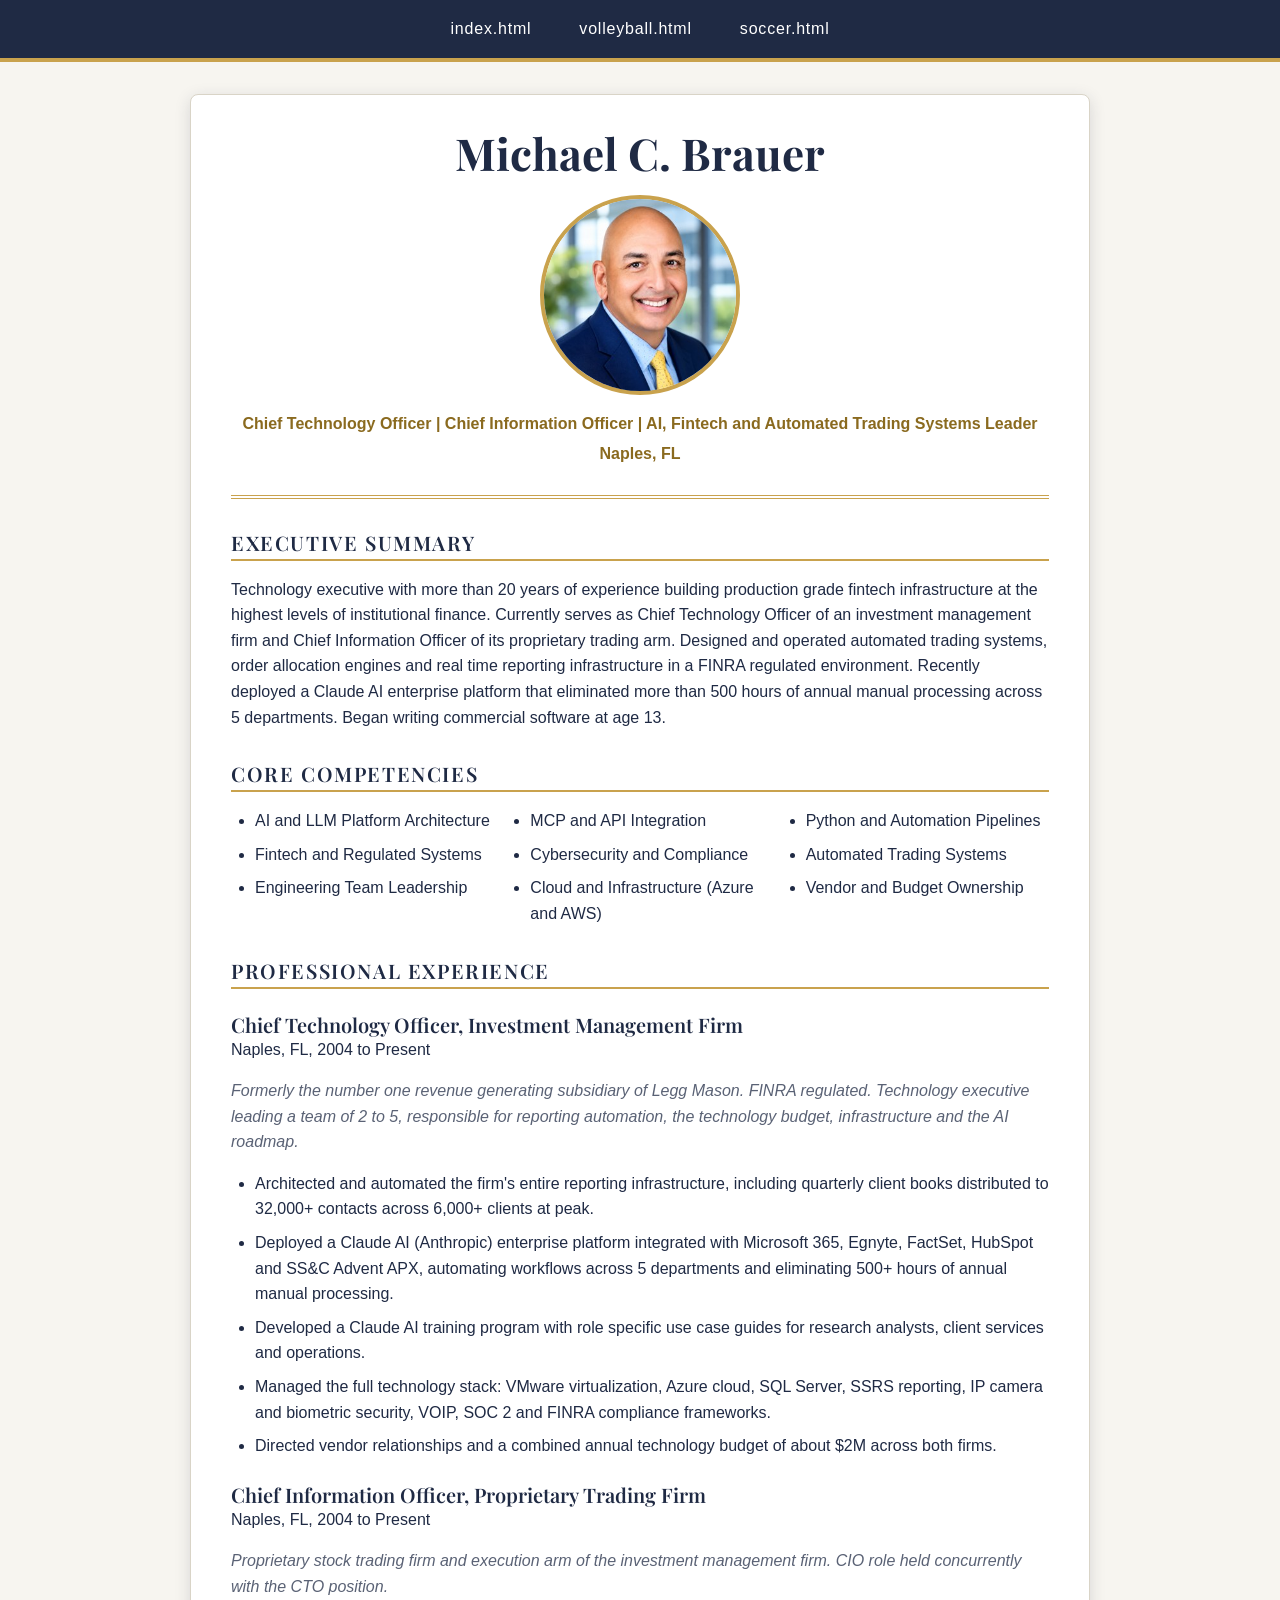
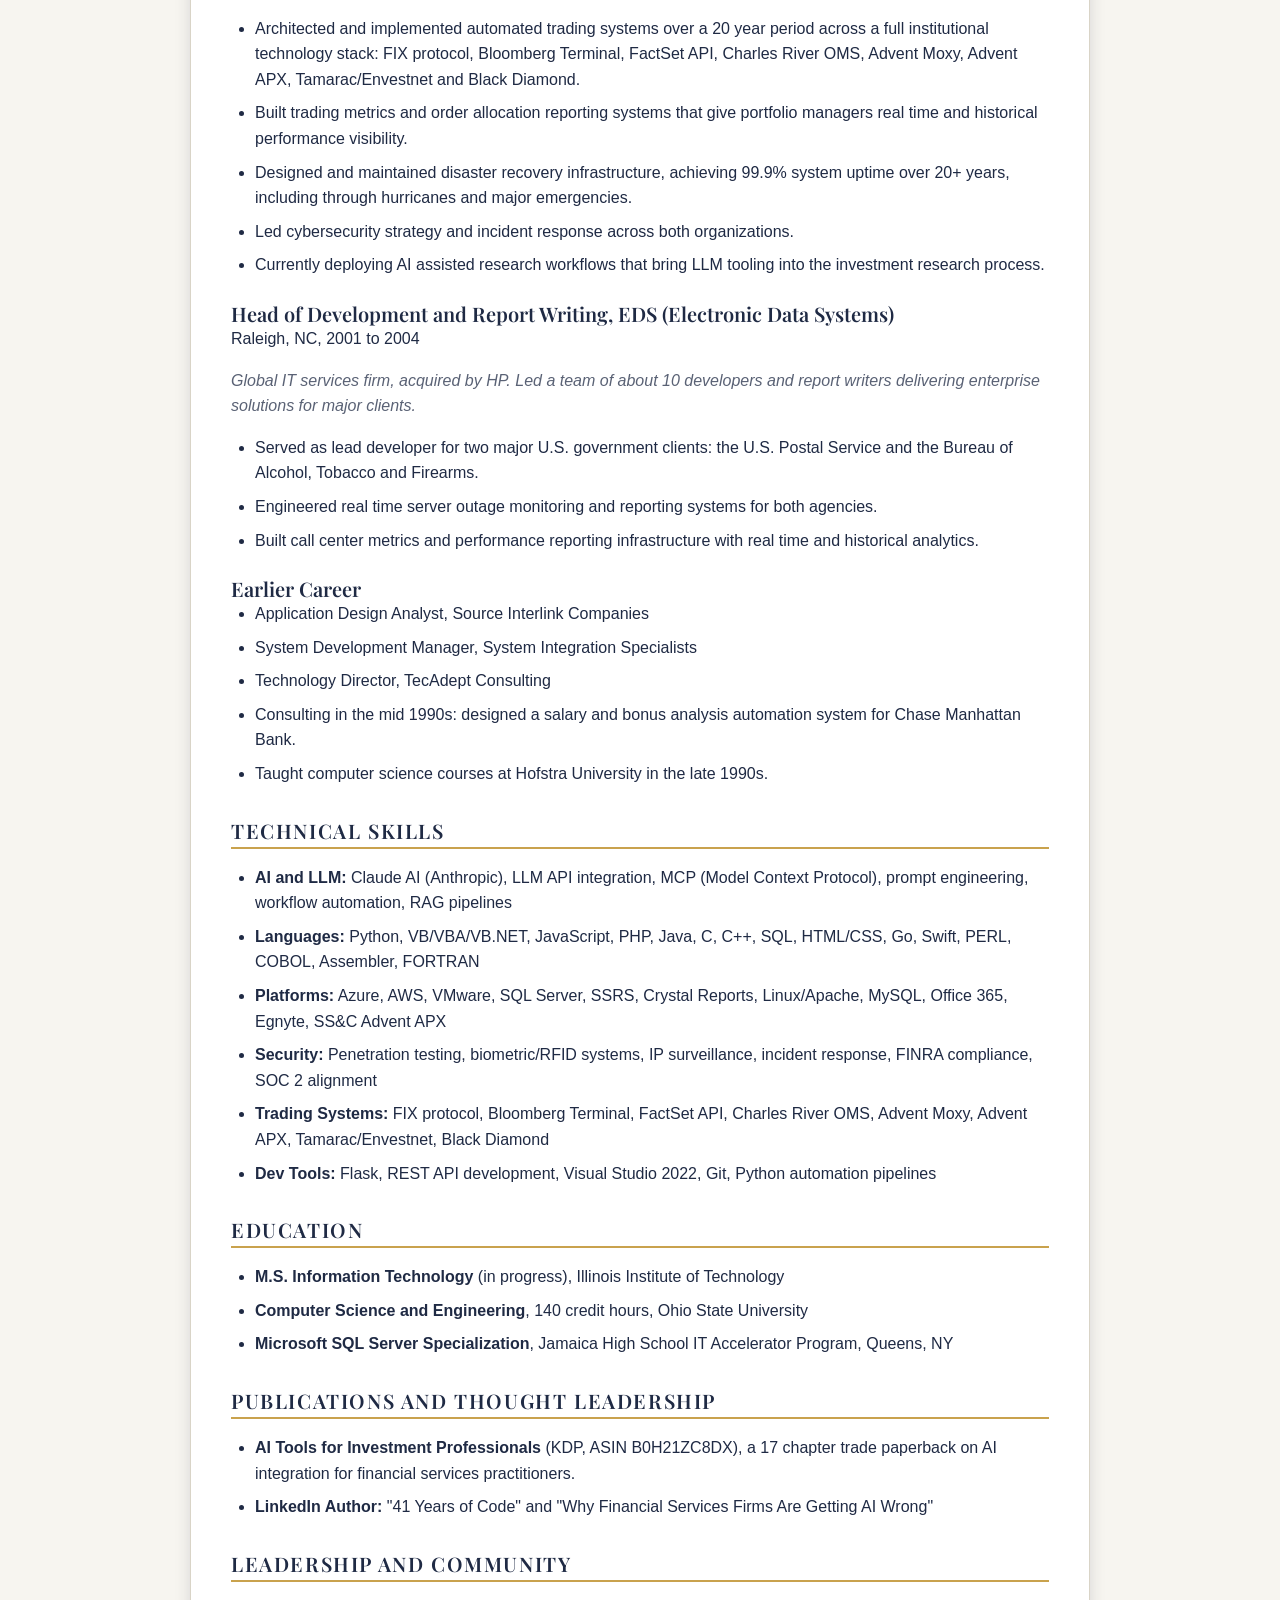
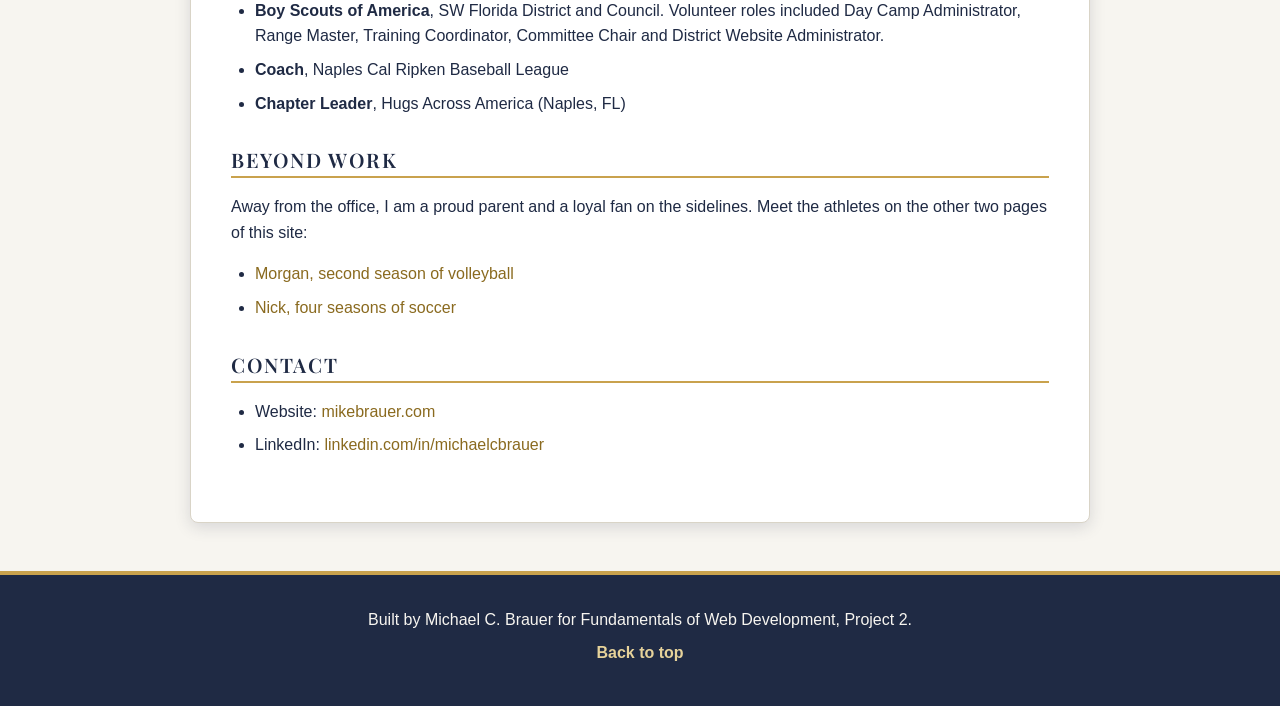
==== index.html @ 51ae1751 "Copy project 2 site as the starting point for project 3" ====
<!DOCTYPE html>
<html lang="en">
  <head>
    <meta charset="utf-8">
    <meta name="description" content="Resume of Michael C. Brauer, a technology executive in Naples, Florida.">
    <title>Michael C. Brauer Resume</title>
    <link rel="stylesheet" href="css/reset.css">
    <link rel="stylesheet" href="https://fonts.googleapis.com/css2?family=Playfair+Display:wght@600;700&amp;display=swap">
    <link rel="stylesheet" href="css/style.css">
  </head>
  <body class="resume">
    <nav id="top">
      <ul>
        <li><a href="index.html">index.html</a></li>
        <li><a href="volleyball.html">volleyball.html</a></li>
        <li><a href="soccer.html">soccer.html</a></li>
      </ul>
    </nav>
    <main>
      <header>
        <h1>Michael C. Brauer</h1>
        <img src="images/headshot.jpg" alt="Headshot of Michael C. Brauer in a navy suit and yellow tie">
        <p>Chief Technology Officer | Chief Information Officer | AI, Fintech and Automated Trading Systems Leader</p>
        <p>Naples, FL</p>
      </header>

      <section>
        <h2>Executive Summary</h2>
        <p>Technology executive with more than 20 years of experience building production grade fintech infrastructure at the highest levels of institutional finance. Currently serves as Chief Technology Officer of an investment management firm and Chief Information Officer of its proprietary trading arm. Designed and operated automated trading systems, order allocation engines and real time reporting infrastructure in a FINRA regulated environment. Recently deployed a Claude AI enterprise platform that eliminated more than 500 hours of annual manual processing across 5 departments. Began writing commercial software at age 13.</p>
      </section>

      <section>
        <h2>Core Competencies</h2>
        <ul class="competencies">
          <li>AI and LLM Platform Architecture</li>
          <li>Fintech and Regulated Systems</li>
          <li>Engineering Team Leadership</li>
          <li>MCP and API Integration</li>
          <li>Cybersecurity and Compliance</li>
          <li>Cloud and Infrastructure (Azure and AWS)</li>
          <li>Python and Automation Pipelines</li>
          <li>Automated Trading Systems</li>
          <li>Vendor and Budget Ownership</li>
        </ul>
      </section>

      <section>
        <h2>Professional Experience</h2>

        <h3>Chief Technology Officer, Investment Management Firm</h3>
        <p>Naples, FL, 2004 to Present</p>
        <p><em>Formerly the number one revenue generating subsidiary of Legg Mason. FINRA regulated. Technology executive leading a team of 2 to 5, responsible for reporting automation, the technology budget, infrastructure and the AI roadmap.</em></p>
        <ul>
          <li>Architected and automated the firm's entire reporting infrastructure, including quarterly client books distributed to 32,000+ contacts across 6,000+ clients at peak.</li>
          <li>Deployed a Claude AI (Anthropic) enterprise platform integrated with Microsoft 365, Egnyte, FactSet, HubSpot and SS&amp;C Advent APX, automating workflows across 5 departments and eliminating 500+ hours of annual manual processing.</li>
          <li>Developed a Claude AI training program with role specific use case guides for research analysts, client services and operations.</li>
          <li>Managed the full technology stack: VMware virtualization, Azure cloud, SQL Server, SSRS reporting, IP camera and biometric security, VOIP, SOC 2 and FINRA compliance frameworks.</li>
          <li>Directed vendor relationships and a combined annual technology budget of about $2M across both firms.</li>
        </ul>

        <h3>Chief Information Officer, Proprietary Trading Firm</h3>
        <p>Naples, FL, 2004 to Present</p>
        <p><em>Proprietary stock trading firm and execution arm of the investment management firm. CIO role held concurrently with the CTO position.</em></p>
        <ul>
          <li>Architected and implemented automated trading systems over a 20 year period across a full institutional technology stack: FIX protocol, Bloomberg Terminal, FactSet API, Charles River OMS, Advent Moxy, Advent APX, Tamarac/Envestnet and Black Diamond.</li>
          <li>Built trading metrics and order allocation reporting systems that give portfolio managers real time and historical performance visibility.</li>
          <li>Designed and maintained disaster recovery infrastructure, achieving 99.9% system uptime over 20+ years, including through hurricanes and major emergencies.</li>
          <li>Led cybersecurity strategy and incident response across both organizations.</li>
          <li>Currently deploying AI assisted research workflows that bring LLM tooling into the investment research process.</li>
        </ul>

        <h3>Head of Development and Report Writing, EDS (Electronic Data Systems)</h3>
        <p>Raleigh, NC, 2001 to 2004</p>
        <p><em>Global IT services firm, acquired by HP. Led a team of about 10 developers and report writers delivering enterprise solutions for major clients.</em></p>
        <ul>
          <li>Served as lead developer for two major U.S. government clients: the U.S. Postal Service and the Bureau of Alcohol, Tobacco and Firearms.</li>
          <li>Engineered real time server outage monitoring and reporting systems for both agencies.</li>
          <li>Built call center metrics and performance reporting infrastructure with real time and historical analytics.</li>
        </ul>

        <h3>Earlier Career</h3>
        <ul>
          <li>Application Design Analyst, Source Interlink Companies</li>
          <li>System Development Manager, System Integration Specialists</li>
          <li>Technology Director, TecAdept Consulting</li>
          <li>Consulting in the mid 1990s: designed a salary and bonus analysis automation system for Chase Manhattan Bank.</li>
          <li>Taught computer science courses at Hofstra University in the late 1990s.</li>
        </ul>
      </section>

      <section>
        <h2>Technical Skills</h2>
        <ul>
          <li><strong>AI and LLM:</strong> Claude AI (Anthropic), LLM API integration, MCP (Model Context Protocol), prompt engineering, workflow automation, RAG pipelines</li>
          <li><strong>Languages:</strong> Python, VB/VBA/VB.NET, JavaScript, PHP, Java, C, C++, SQL, HTML/CSS, Go, Swift, PERL, COBOL, Assembler, FORTRAN</li>
          <li><strong>Platforms:</strong> Azure, AWS, VMware, SQL Server, SSRS, Crystal Reports, Linux/Apache, MySQL, Office 365, Egnyte, SS&amp;C Advent APX</li>
          <li><strong>Security:</strong> Penetration testing, biometric/RFID systems, IP surveillance, incident response, FINRA compliance, SOC 2 alignment</li>
          <li><strong>Trading Systems:</strong> FIX protocol, Bloomberg Terminal, FactSet API, Charles River OMS, Advent Moxy, Advent APX, Tamarac/Envestnet, Black Diamond</li>
          <li><strong>Dev Tools:</strong> Flask, REST API development, Visual Studio 2022, Git, Python automation pipelines</li>
        </ul>
      </section>

      <section>
        <h2>Education</h2>
        <ul>
          <li><strong>M.S. Information Technology</strong> (in progress), Illinois Institute of Technology</li>
          <li><strong>Computer Science and Engineering</strong>, 140 credit hours, Ohio State University</li>
          <li><strong>Microsoft SQL Server Specialization</strong>, Jamaica High School IT Accelerator Program, Queens, NY</li>
        </ul>
      </section>

      <section>
        <h2>Publications and Thought Leadership</h2>
        <ul>
          <li><strong>AI Tools for Investment Professionals</strong> (KDP, ASIN B0H21ZC8DX), a 17 chapter trade paperback on AI integration for financial services practitioners.</li>
          <li><strong>LinkedIn Author:</strong> "41 Years of Code" and "Why Financial Services Firms Are Getting AI Wrong"</li>
        </ul>
      </section>

      <section>
        <h2>Leadership and Community</h2>
        <ul>
          <li><strong>Boy Scouts of America</strong>, SW Florida District and Council. Volunteer roles included Day Camp Administrator, Range Master, Training Coordinator, Committee Chair and District Website Administrator.</li>
          <li><strong>Coach</strong>, Naples Cal Ripken Baseball League</li>
          <li><strong>Chapter Leader</strong>, Hugs Across America (Naples, FL)</li>
        </ul>
      </section>

      <section>
        <h2>Beyond Work</h2>
        <p>Away from the office, I am a proud parent and a loyal fan on the sidelines. Meet the athletes on the other two pages of this site:</p>
        <ul>
          <li><a href="volleyball.html">Morgan, second season of volleyball</a></li>
          <li><a href="soccer.html">Nick, four seasons of soccer</a></li>
        </ul>
      </section>

      <section>
        <h2>Contact</h2>
        <ul>
          <li>Website: <a href="https://mikebrauer.com">mikebrauer.com</a></li>
          <li>LinkedIn: <a href="https://www.linkedin.com/in/michaelcbrauer">linkedin.com/in/michaelcbrauer</a></li>
        </ul>
      </section>
    </main>
    <footer>
      <p>Built by Michael C. Brauer for Fundamentals of Web Development, Project 2.</p>
      <p><a href="#top">Back to top</a></p>
    </footer>
  </body>
</html>
---- css/style.css ----
/* Base: colors and typography shared by every page */

body {
  background-color: #f7f5f0;
  color: #1f2a44;
  font-family: Arial, Helvetica, sans-serif;
  font-size: 1rem;
  line-height: 1.6;
}

h1,
h2,
h3 {
  color: #1f2a44;
  font-family: 'Playfair Display', Georgia, serif;
  line-height: 1.2;
}

h1 {
  font-size: 2.75rem;
  font-weight: 700;
}

h2 {
  font-size: 1.75rem;
  font-weight: 600;
}

h3 {
  font-size: 1.25rem;
  font-weight: 600;
}

p {
  margin-bottom: 1rem;
}

a {
  color: #8a6a1f;
}

a:hover {
  text-decoration: underline;
}

strong {
  font-weight: 700;
}

em {
  font-style: italic;
}

/* Navigation: centered horizontal bar, identical on every page */

nav {
  background-color: #1f2a44;
  border-bottom: 0.25rem solid #c9a24d;
}

nav ul {
  display: flex;
  flex-wrap: wrap;
  justify-content: center;
}

nav a {
  display: block;
  padding: 1rem 1.5rem;
  color: #ffffff;
  letter-spacing: 0.05em;
}

nav a:hover {
  background-color: #c9a24d;
  color: #1f2a44;
  text-decoration: none;
}

/* Resume page: fixed width layout */

.resume main {
  width: 900px;
  margin: 2rem auto;
  padding: 2rem 2.5rem;
  background-color: #ffffff;
  border: 1px solid #d9d4c7;
  border-radius: 0.5rem;
  box-shadow: 0 0.25rem 1rem rgba(31, 42, 68, 0.15);
}

.resume header {
  margin-bottom: 2rem;
  padding-bottom: 1.5rem;
  border-bottom: 4px double #c9a24d;
  text-align: center;
}

.resume header img {
  width: 12.5rem;
  height: 12.5rem;
  margin: 1rem auto;
  border: 0.25rem solid #c9a24d;
  border-radius: 50%;
  object-fit: cover;
}

.resume header p {
  margin-bottom: 0.25rem;
  color: #8a6a1f;
  font-weight: 700;
}

.resume section {
  margin-bottom: 2rem;
}

.resume h2 {
  margin-bottom: 1rem;
  padding-bottom: 0.25rem;
  border-bottom: 2px solid #c9a24d;
  font-size: 1.25rem;
  letter-spacing: 0.08em;
  text-transform: uppercase;
}

.resume h3 {
  margin-top: 1.5rem;
}

.resume main ul {
  padding-left: 1.5rem;
  list-style: disc;
}

.resume main li {
  margin-bottom: 0.5rem;
}

.resume em {
  color: #5a6275;
}

.competencies {
  column-count: 3;
  column-gap: 2rem;
  list-style: square;
}

/* Volleyball page: fluid layout */

.volleyball main {
  width: 90%;
  max-width: 75rem;
  margin: 2rem auto;
}

.volleyball header {
  padding: 3rem 1.5rem;
  border-radius: 0.5rem;
  background-color: #1f2a44;
  text-align: center;
}

.volleyball header h1 {
  color: #ffffff;
  font-size: 3rem;
}

.volleyball header p {
  margin-bottom: 0;
  color: #e6d29a;
  font-size: 1.25rem;
  font-style: italic;
}

.volleyball section {
  margin-top: 2.5rem;
}

.volleyball h2 {
  margin-bottom: 1rem;
  padding-left: 0.75rem;
  border-left: 0.375rem solid #c9a24d;
}

.facts {
  display: flex;
  flex-wrap: wrap;
  gap: 1rem;
}

.facts li {
  padding: 0.75rem 1.25rem;
  border-radius: 2rem;
  background-color: #f1e6c4;
  font-weight: 700;
}

.highlights {
  padding-left: 1.5rem;
  list-style: disc;
}

.gallery {
  display: grid;
  grid-template-columns: repeat(auto-fit, minmax(15rem, 1fr));
  gap: 1.5rem;
}

.gallery h2 {
  grid-column: 1 / -1;
  margin-bottom: 0;
}

.gallery figure {
  padding: 0.75rem;
  border: 1px solid #d9d4c7;
  border-radius: 0.5rem;
  background-color: #ffffff;
  box-shadow: 0 0.25rem 0.75rem rgba(31, 42, 68, 0.12);
}

.gallery img {
  width: 100%;
  height: 25rem;
  border-radius: 0.25rem;
  object-fit: cover;
  object-position: center 30%;
}

.gallery figcaption {
  margin-top: 0.5rem;
  color: #5a6275;
  font-style: italic;
  text-align: center;
}

.videos video {
  width: 100%;
  max-width: 50rem;
  margin: 0 auto;
  border-radius: 0.5rem;
  box-shadow: 0 0.25rem 1rem rgba(31, 42, 68, 0.25);
}

/* Soccer page: fluid layout */

.soccer main {
  width: 94%;
  max-width: 70rem;
  margin: 2rem auto;
}

.soccer header {
  padding: 2rem 0;
  border-top: 0.5rem solid #1f2a44;
  border-bottom: 0.125rem solid #c9a24d;
}

.soccer header h1 {
  font-size: 3.25rem;
  letter-spacing: 0.02em;
}

.soccer header p {
  margin-bottom: 0;
  color: #8a6a1f;
  font-size: 1.25rem;
  font-style: italic;
}

.soccer section {
  margin-top: 2.5rem;
}

.soccer h2 {
  margin-bottom: 1rem;
  padding-bottom: 0.5rem;
  border-bottom: 1px solid #d9d4c7;
  font-size: 1.25rem;
  letter-spacing: 0.1em;
  text-transform: uppercase;
}

.stats {
  display: grid;
  grid-template-columns: repeat(auto-fit, minmax(12rem, 1fr));
  gap: 1rem;
}

.stats li {
  padding: 1rem;
  border-top: 0.25rem solid #c9a24d;
  border-radius: 0.25rem;
  background-color: #ffffff;
  box-shadow: 0 0.25rem 0.75rem rgba(31, 42, 68, 0.12);
  font-weight: 700;
  text-align: center;
}

.moments {
  display: grid;
  grid-template-columns: repeat(auto-fit, minmax(14rem, 1fr));
  gap: 1rem;
}

.moments li {
  padding: 1rem 1.25rem;
  border-radius: 0.5rem;
  background-color: #1f2a44;
  color: #ffffff;
}

.photos {
  display: flex;
  flex-wrap: wrap;
  gap: 1.5rem;
}

.photos h2 {
  width: 100%;
  margin-bottom: 0;
}

.photos figure {
  flex: 1 1 14rem;
  border-bottom: 0.25rem solid #c9a24d;
}

.photos img {
  width: 100%;
  height: 22rem;
  object-fit: cover;
  object-position: center top;
}

.photos figcaption {
  padding: 0.5rem 0;
  color: #5a6275;
  font-style: italic;
}

.clips {
  display: flex;
  flex-wrap: wrap;
  gap: 1.5rem;
}

.clips h2 {
  width: 100%;
  margin-bottom: 0;
}

.clips figure {
  flex: 1 1 20rem;
}

.clips video {
  width: 100%;
  border-radius: 0.5rem;
  box-shadow: 0 0.25rem 1rem rgba(31, 42, 68, 0.25);
}

.clips figcaption {
  margin-top: 0.5rem;
  font-weight: 700;
  text-align: center;
}

/* Footer and finishing touches shared by every page */

html {
  scroll-behavior: smooth;
}

footer {
  margin-top: 3rem;
  padding: 2rem 1rem;
  border-top: 0.25rem solid #c9a24d;
  background-color: #1f2a44;
  color: #f7f5f0;
  text-align: center;
}

footer p {
  margin-bottom: 0.5rem;
}

footer a {
  color: #e6d29a;
  font-weight: 700;
}

a:focus-visible {
  outline: 0.1875rem solid #c9a24d;
  outline-offset: 0.125rem;
}
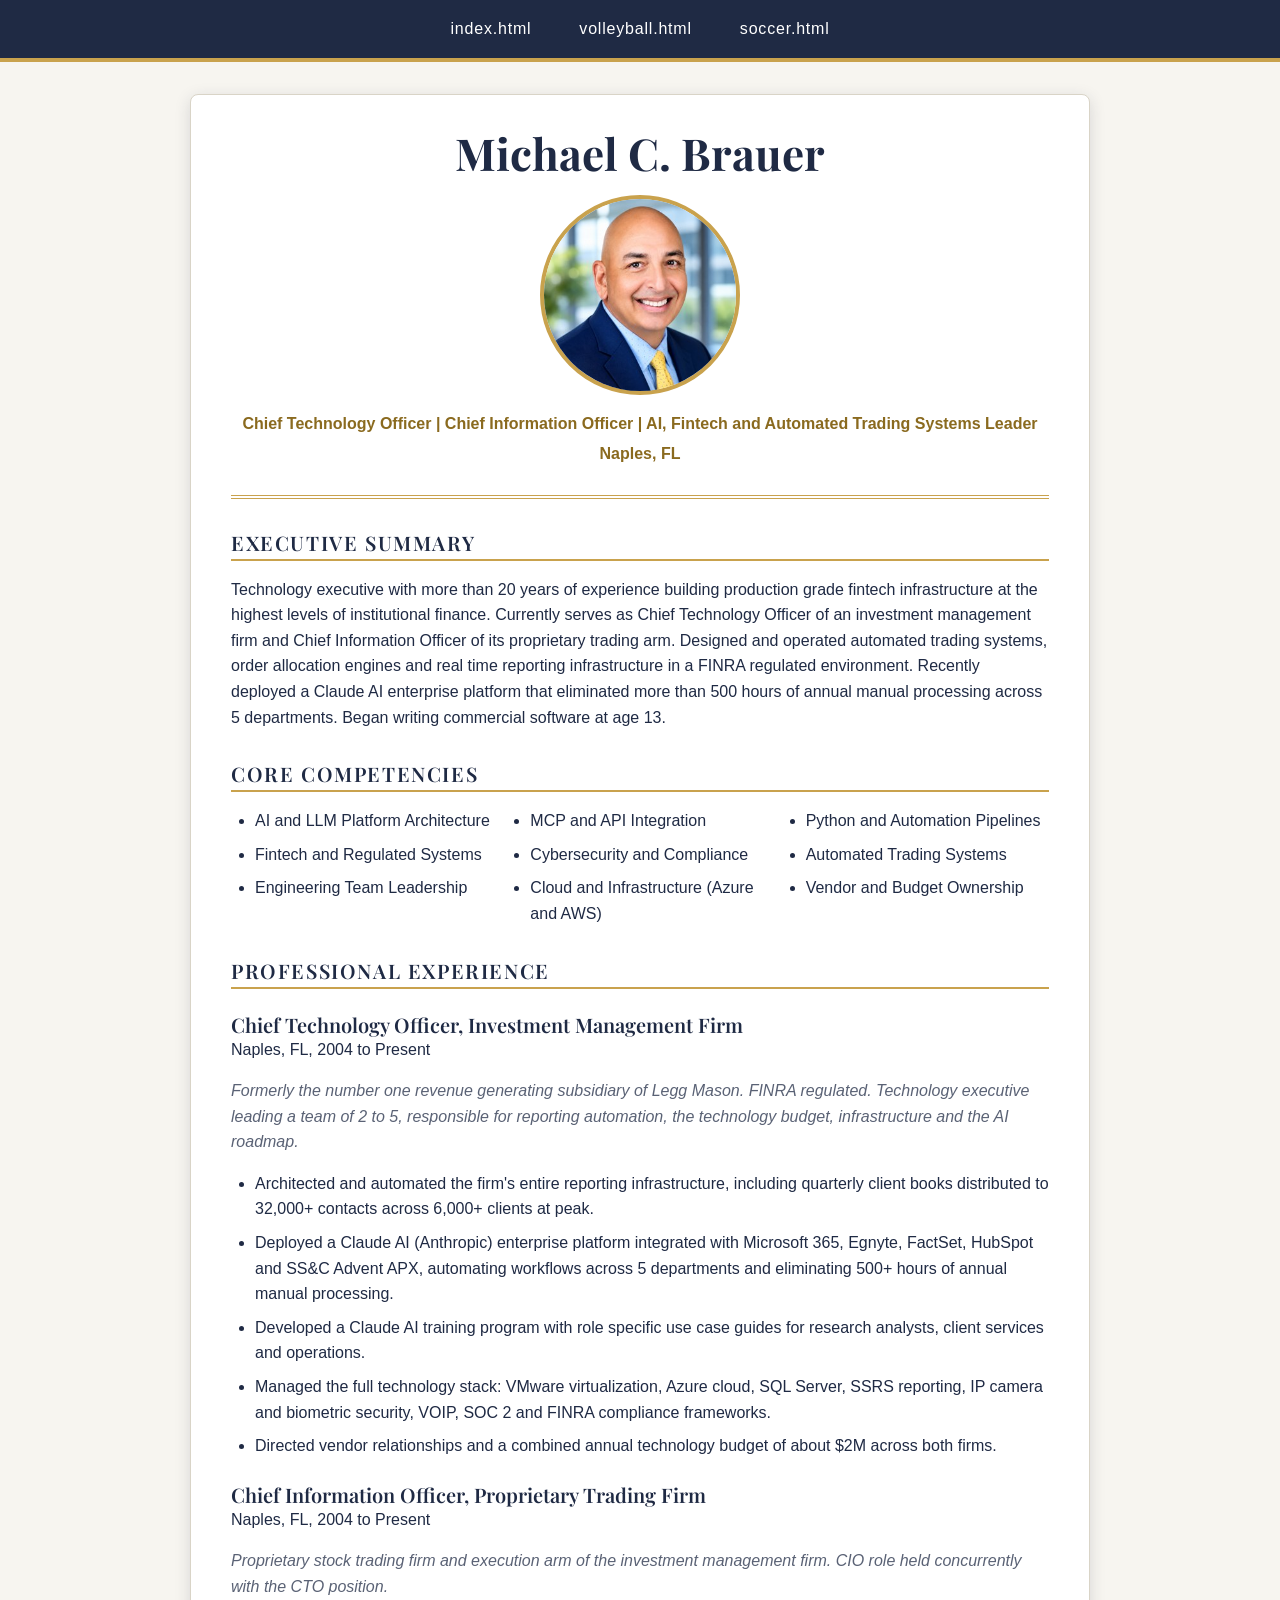
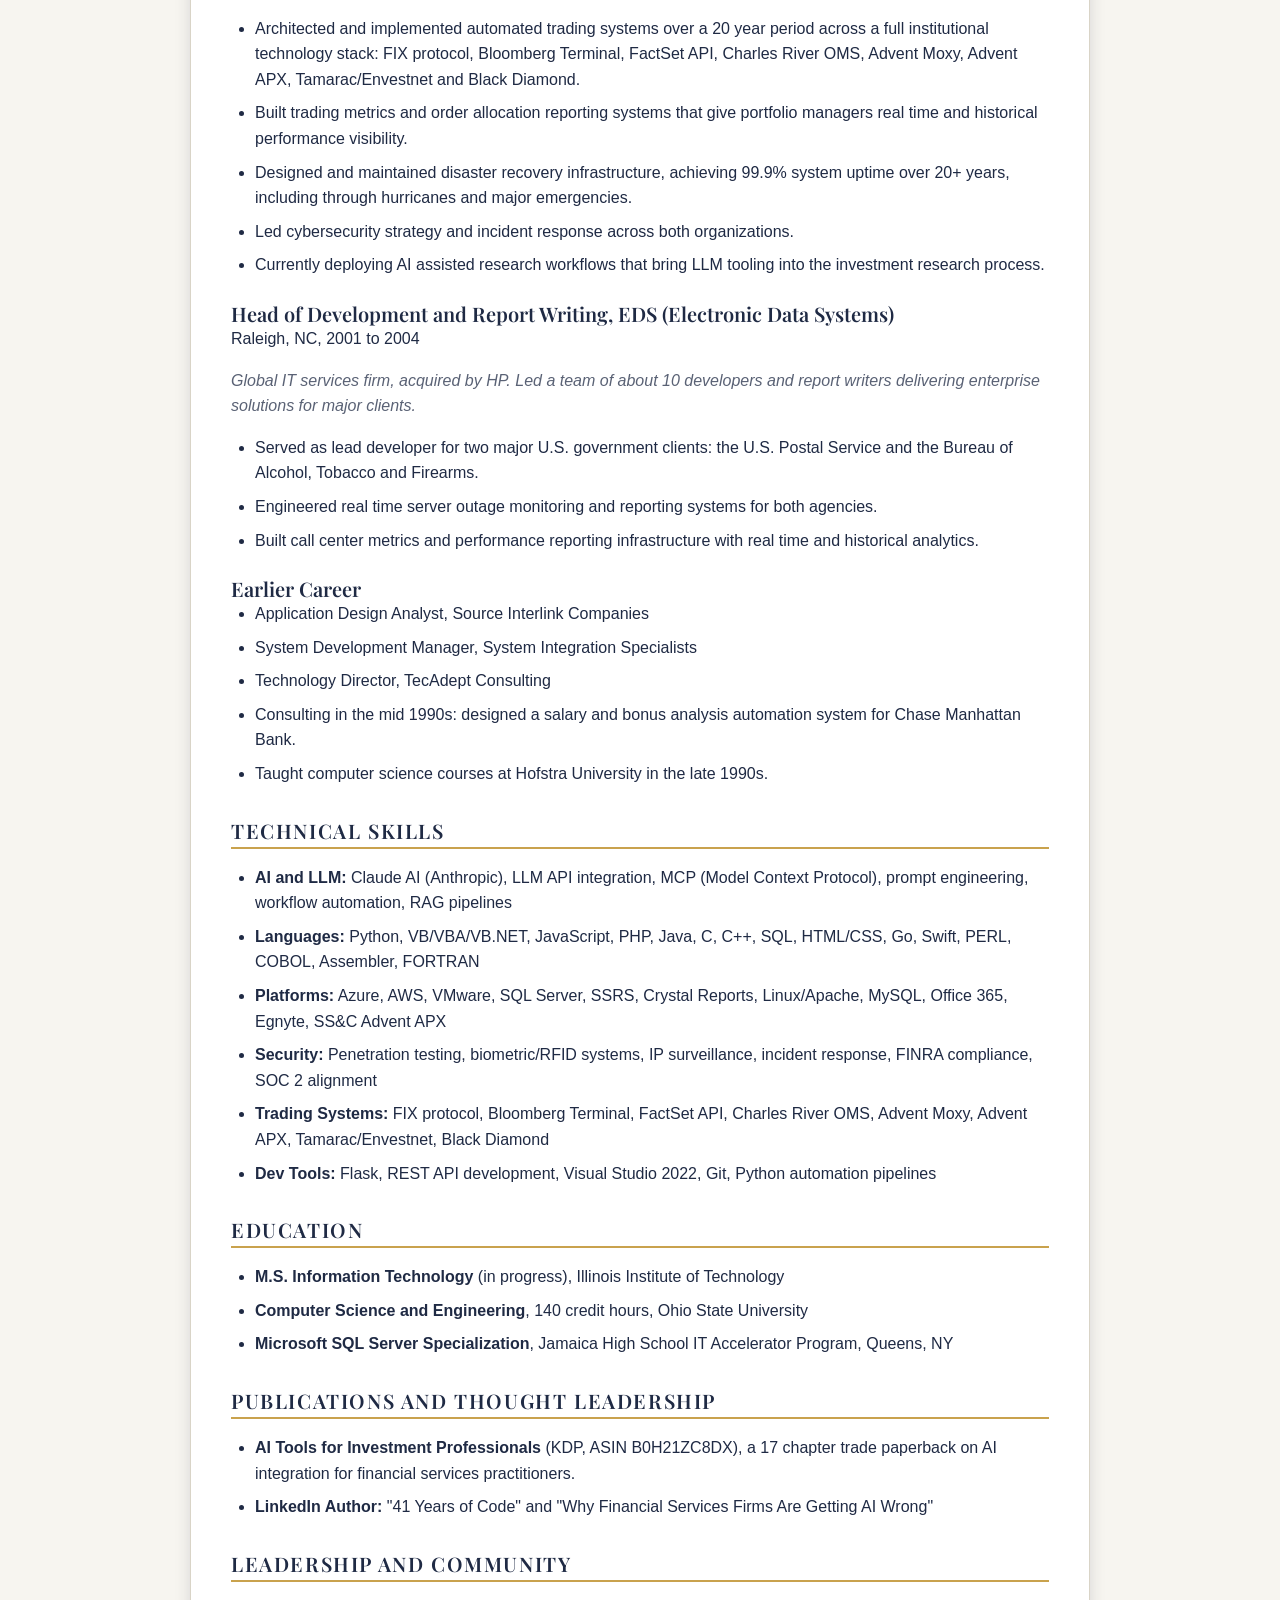
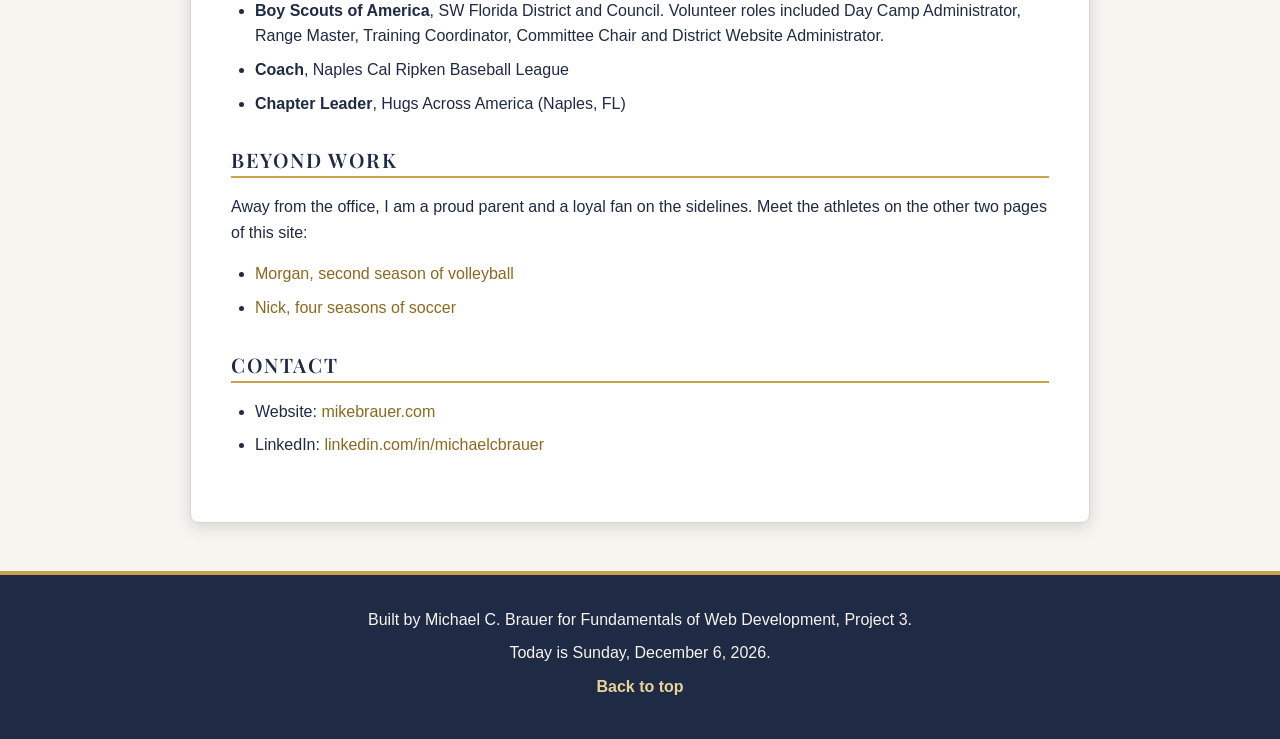
==== commit de21afd9: "Add JavaScript file that shows today's date in the footer" ====
--- a/index.html
+++ b/index.html
@@ -7,6 +7,7 @@
     <link rel="stylesheet" href="css/reset.css">
     <link rel="stylesheet" href="https://fonts.googleapis.com/css2?family=Playfair+Display:wght@600;700&amp;display=swap">
     <link rel="stylesheet" href="css/style.css">
+    <script src="js/script.js" defer></script>
   </head>
   <body class="resume">
     <nav id="top">
@@ -144,7 +145,8 @@
       </section>
     </main>
     <footer>
-      <p>Built by Michael C. Brauer for Fundamentals of Web Development, Project 2.</p>
+      <p>Built by Michael C. Brauer for Fundamentals of Web Development, Project 3.</p>
+      <p id="today"></p>
       <p><a href="#top">Back to top</a></p>
     </footer>
   </body>
--- a/css/style.css
+++ b/css/style.css
@@ -147,16 +147,16 @@
   list-style: square;
 }
 
-/* Volleyball page: fluid layout */
+/* Volleyball page: fluid layout, mobile first */
 
 .volleyball main {
-  width: 90%;
+  width: 94%;
   max-width: 75rem;
-  margin: 2rem auto;
+  margin: 1rem auto;
 }
 
 .volleyball header {
-  padding: 3rem 1.5rem;
+  padding: 1.5rem 1rem;
   border-radius: 0.5rem;
   background-color: #1f2a44;
   text-align: center;
@@ -164,18 +164,18 @@
 
 .volleyball header h1 {
   color: #ffffff;
-  font-size: 3rem;
+  font-size: 2rem;
 }
 
 .volleyball header p {
   margin-bottom: 0;
   color: #e6d29a;
-  font-size: 1.25rem;
+  font-size: 1rem;
   font-style: italic;
 }
 
 .volleyball section {
-  margin-top: 2.5rem;
+  margin-top: 1.5rem;
 }
 
 .volleyball h2 {
@@ -186,15 +186,16 @@
 
 .facts {
   display: flex;
-  flex-wrap: wrap;
-  gap: 1rem;
+  flex-direction: column;
+  gap: 0.75rem;
 }
 
 .facts li {
-  padding: 0.75rem 1.25rem;
+  padding: 0.75rem 1rem;
   border-radius: 2rem;
   background-color: #f1e6c4;
   font-weight: 700;
+  text-align: center;
 }
 
 .highlights {
@@ -204,8 +205,8 @@
 
 .gallery {
   display: grid;
-  grid-template-columns: repeat(auto-fit, minmax(15rem, 1fr));
-  gap: 1.5rem;
+  grid-template-columns: 1fr;
+  gap: 1rem;
 }
 
 .gallery h2 {
@@ -223,7 +224,7 @@
 
 .gallery img {
   width: 100%;
-  height: 25rem;
+  height: 16rem;
   border-radius: 0.25rem;
   object-fit: cover;
   object-position: center 30%;
@@ -242,6 +243,83 @@
   margin: 0 auto;
   border-radius: 0.5rem;
   box-shadow: 0 0.25rem 1rem rgba(31, 42, 68, 0.25);
+}
+
+/* Volleyball page: tablet and up */
+
+@media (min-width: 40rem) {
+  .volleyball main {
+    width: 90%;
+    margin: 2rem auto;
+  }
+
+  .volleyball header {
+    padding: 2.5rem 1.5rem;
+  }
+
+  .volleyball header h1 {
+    font-size: 2.5rem;
+  }
+
+  .volleyball header p {
+    font-size: 1.125rem;
+  }
+
+  .volleyball section {
+    margin-top: 2rem;
+  }
+
+  .facts {
+    flex-direction: row;
+    flex-wrap: wrap;
+    gap: 1rem;
+  }
+
+  .facts li {
+    padding: 0.75rem 1.25rem;
+    text-align: left;
+  }
+
+  .gallery {
+    grid-template-columns: repeat(2, 1fr);
+    gap: 1.5rem;
+  }
+
+  .gallery img {
+    height: 20rem;
+  }
+}
+
+/* Volleyball page: desktop and up */
+
+@media (min-width: 64rem) {
+  .volleyball header {
+    padding: 3rem 1.5rem;
+  }
+
+  .volleyball header h1 {
+    font-size: 3rem;
+  }
+
+  .volleyball header p {
+    font-size: 1.25rem;
+  }
+
+  .volleyball section {
+    margin-top: 2.5rem;
+  }
+
+  .volleyball h2 {
+    font-size: 2rem;
+  }
+
+  .gallery {
+    grid-template-columns: repeat(3, 1fr);
+  }
+
+  .gallery img {
+    height: 25rem;
+  }
 }
 
 /* Soccer page: fluid layout */
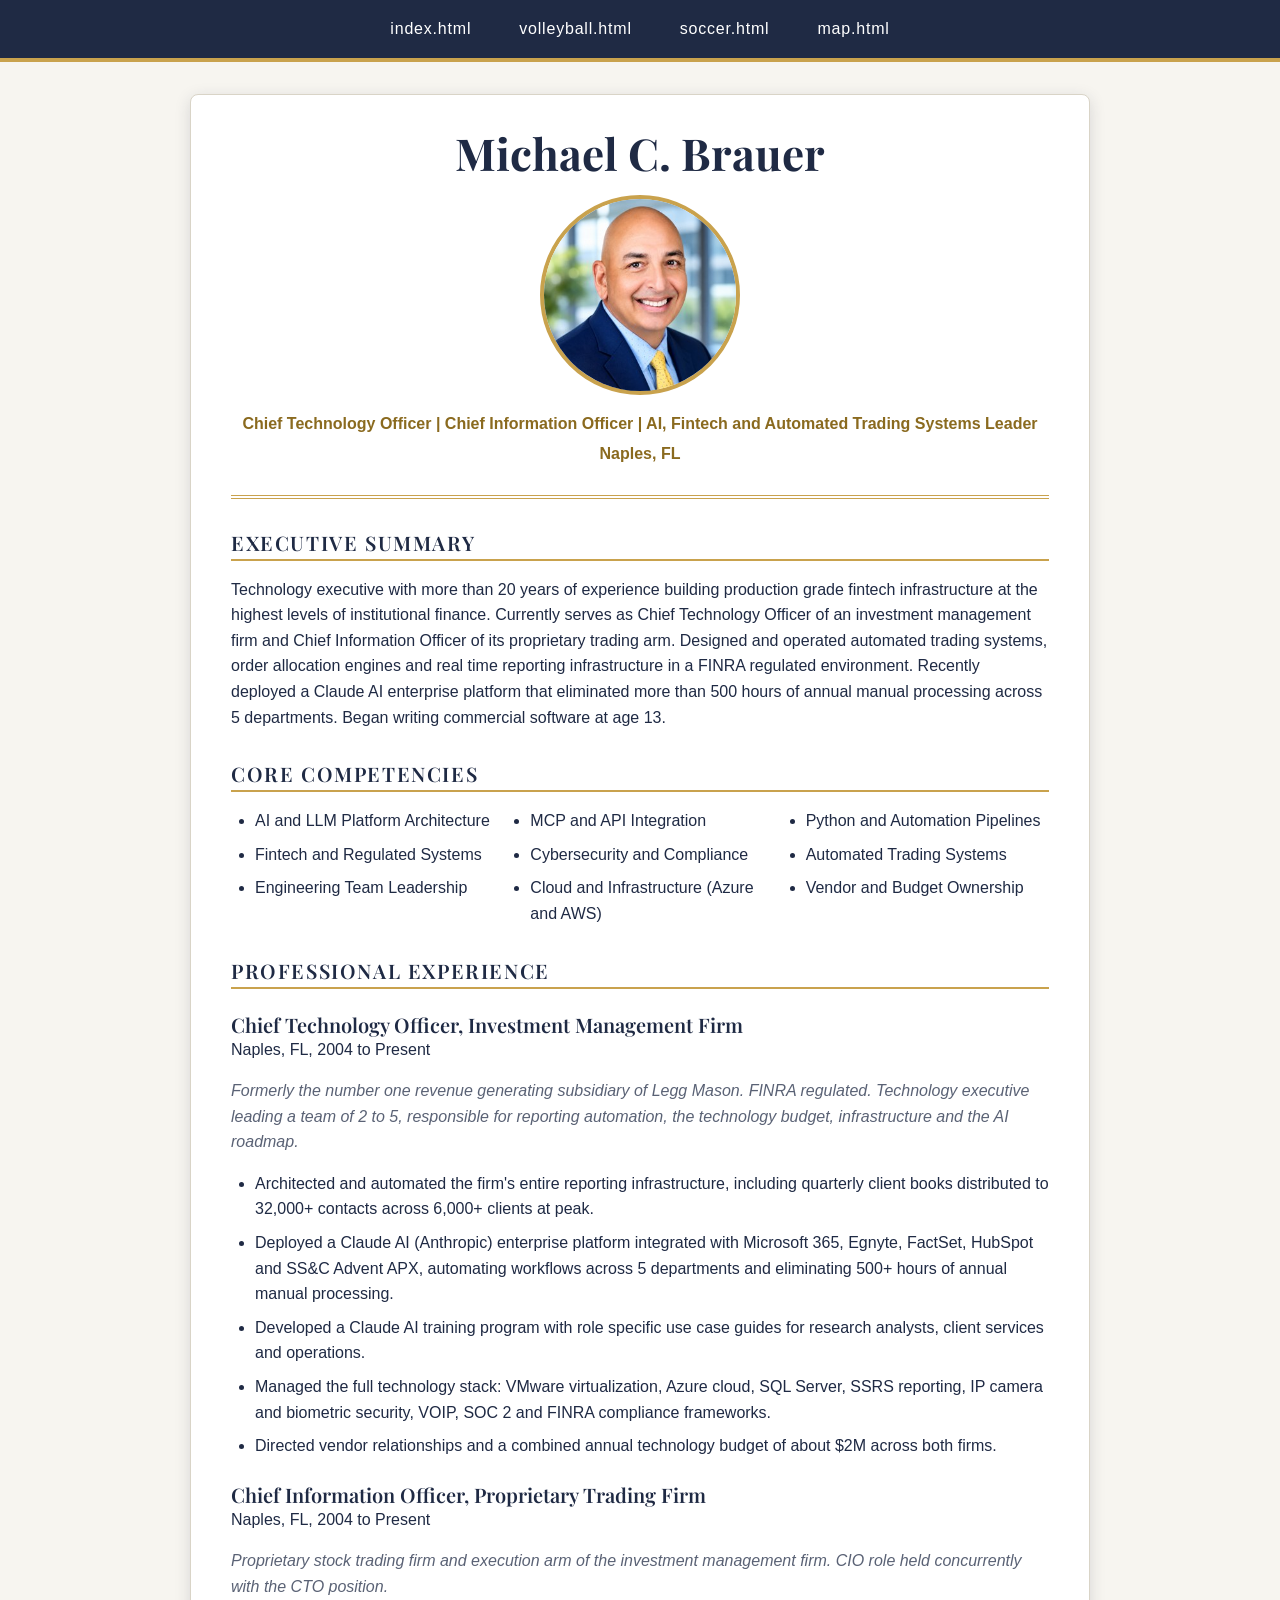
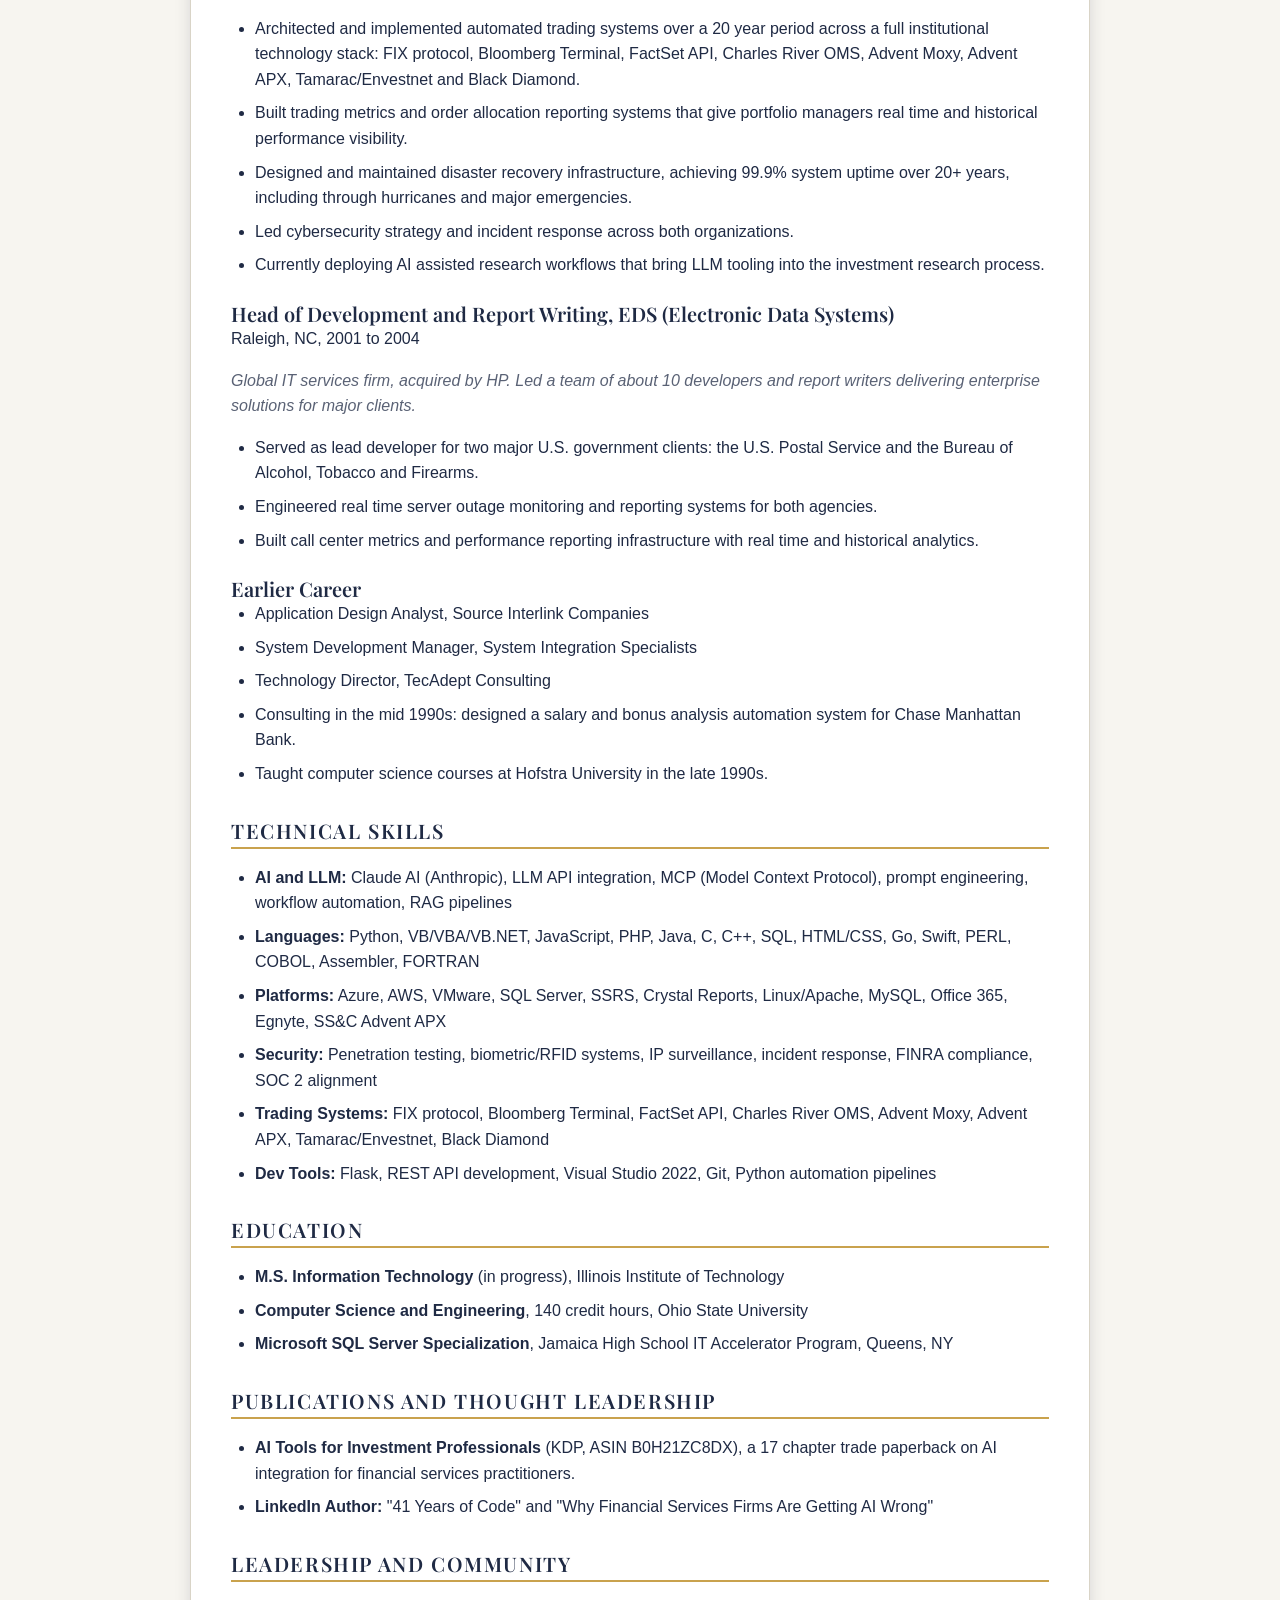
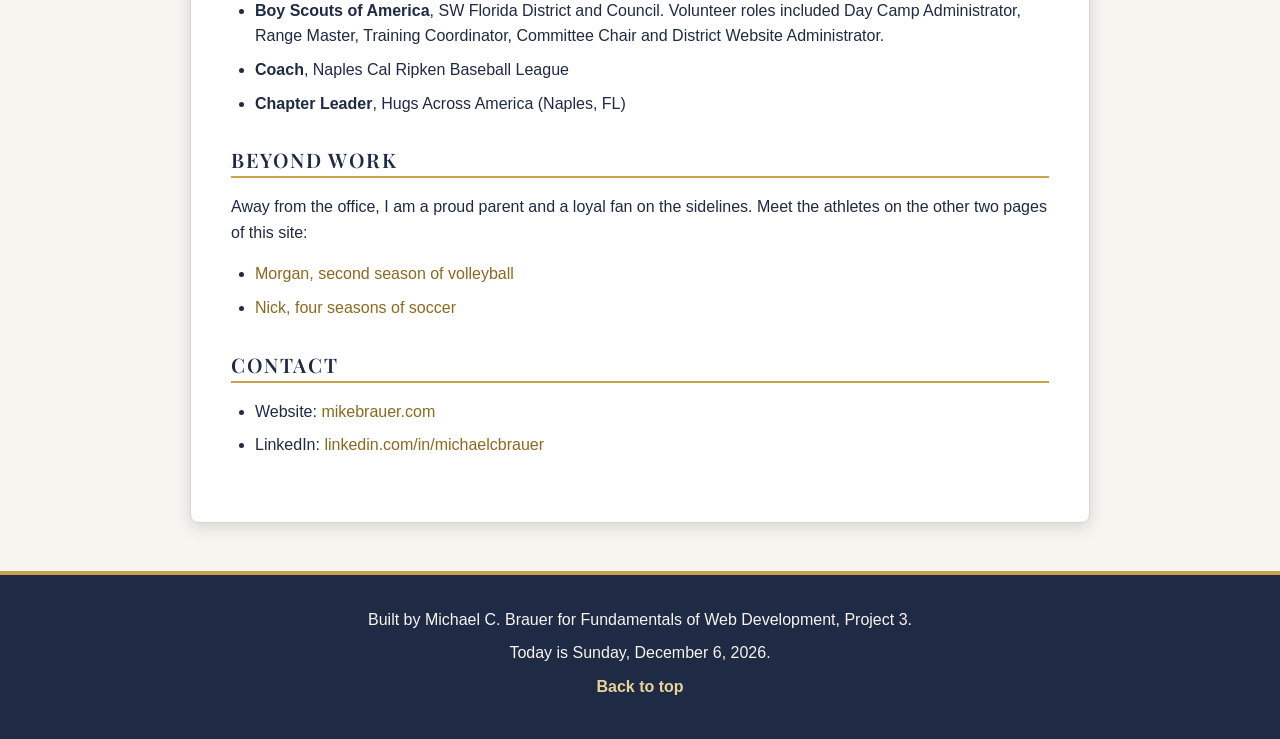
==== commit 17814c82: "Add Google Maps page with marker, view buttons and click to drop pins" ====
--- a/index.html
+++ b/index.html
@@ -15,6 +15,7 @@
         <li><a href="index.html">index.html</a></li>
         <li><a href="volleyball.html">volleyball.html</a></li>
         <li><a href="soccer.html">soccer.html</a></li>
+        <li><a href="map.html">map.html</a></li>
       </ul>
     </nav>
     <main>
--- a/css/style.css
+++ b/css/style.css
@@ -446,6 +446,80 @@
   text-align: center;
 }
 
+/* Map page: fluid layout */
+
+.map main {
+  width: 94%;
+  max-width: 60rem;
+  margin: 1rem auto;
+}
+
+.map header {
+  padding: 1.5rem 1rem;
+  border-bottom: 0.25rem double #c9a24d;
+  text-align: center;
+}
+
+.map header h1 {
+  font-size: 2rem;
+}
+
+.map header p {
+  margin-bottom: 0;
+  color: #8a6a1f;
+  font-style: italic;
+}
+
+.map h2 {
+  margin-top: 1.5rem;
+  padding-bottom: 0.5rem;
+  border-bottom: 1px solid #d9d4c7;
+}
+
+.controls {
+  display: flex;
+  flex-wrap: wrap;
+  gap: 0.5rem;
+  margin-bottom: 1rem;
+}
+
+.controls button {
+  padding: 0.5rem 1rem;
+  border: 0.125rem solid #1f2a44;
+  border-radius: 2rem;
+  background-color: #ffffff;
+  color: #1f2a44;
+  font-size: 1rem;
+  cursor: pointer;
+}
+
+.controls button:hover {
+  background-color: #1f2a44;
+  color: #ffffff;
+}
+
+#pin-count {
+  font-weight: 700;
+}
+
+#map {
+  width: 100%;
+  height: 22rem;
+  border: 0.25rem solid #c9a24d;
+  border-radius: 0.5rem;
+  box-shadow: 0 0.25rem 1rem rgba(31, 42, 68, 0.25);
+}
+
+@media (min-width: 40rem) {
+  .map main {
+    margin: 2rem auto;
+  }
+
+  #map {
+    height: 32rem;
+  }
+}
+
 /* Footer and finishing touches shared by every page */
 
 html {
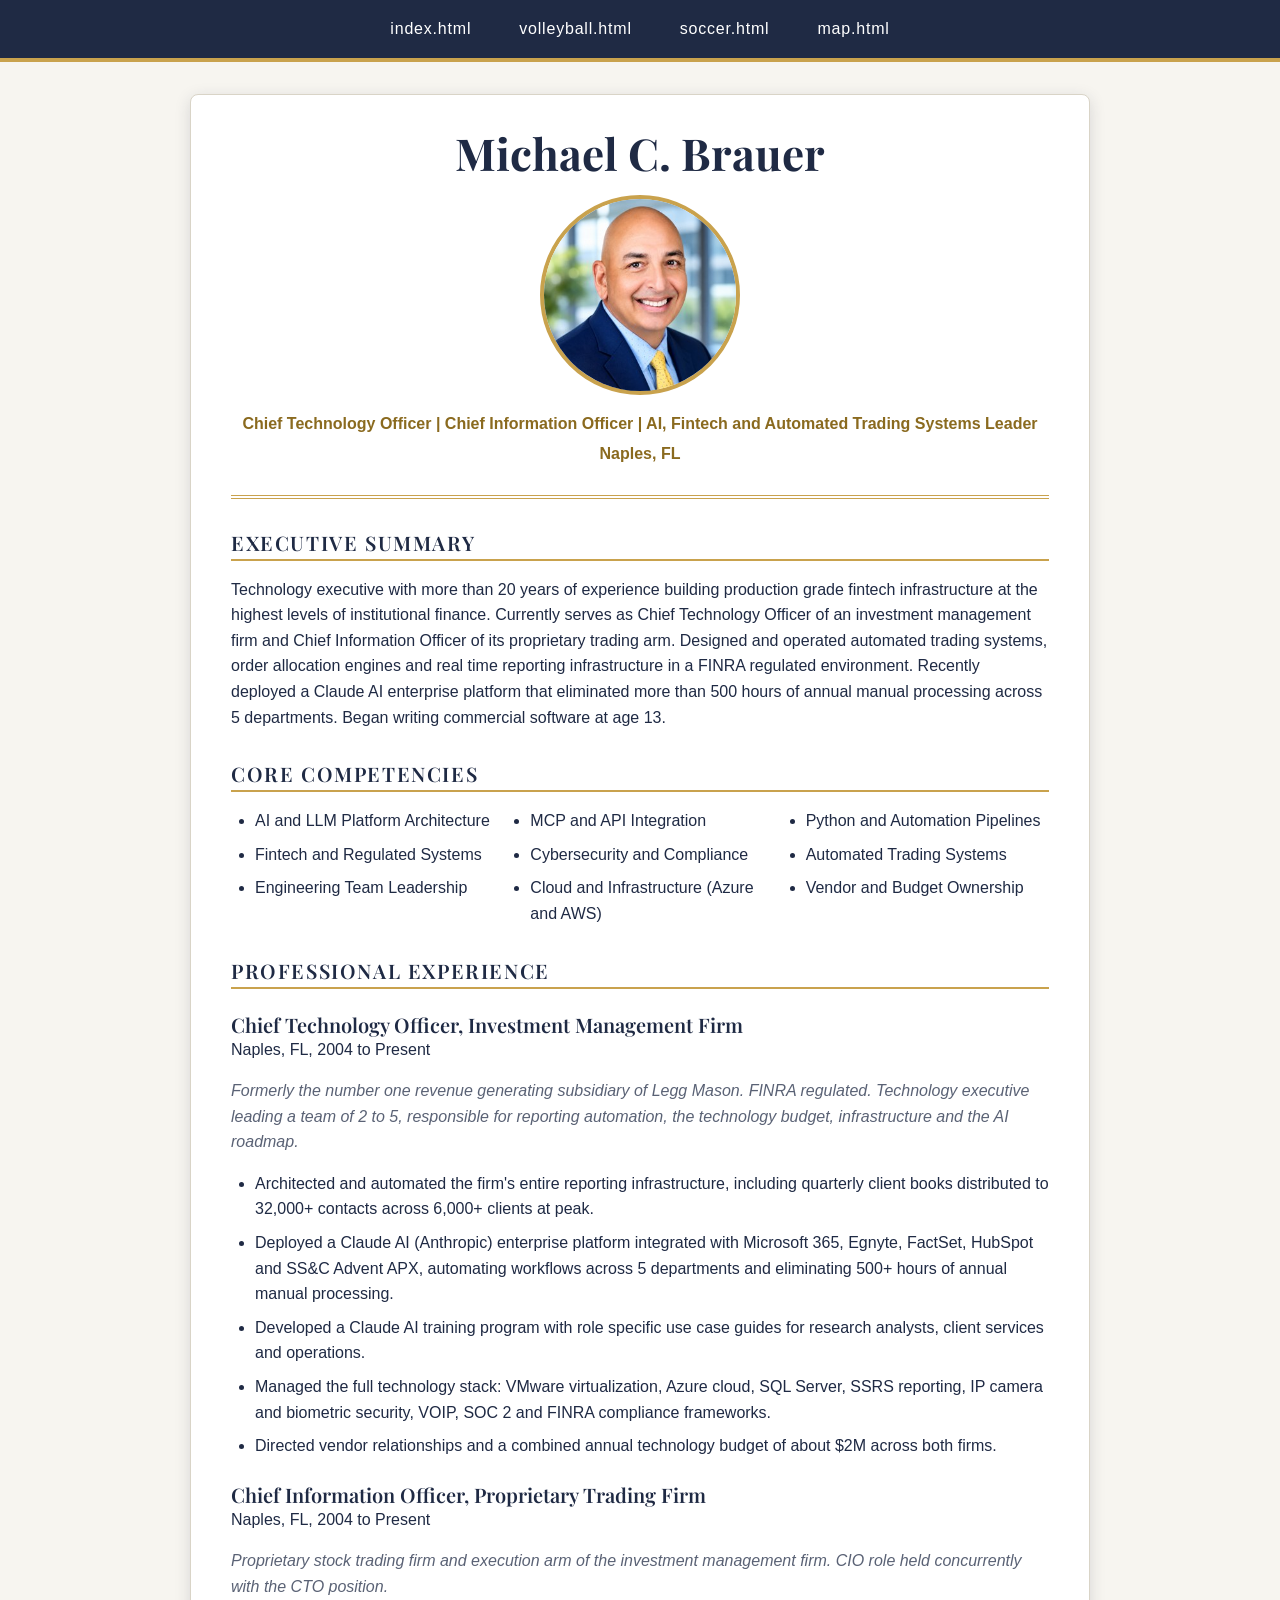
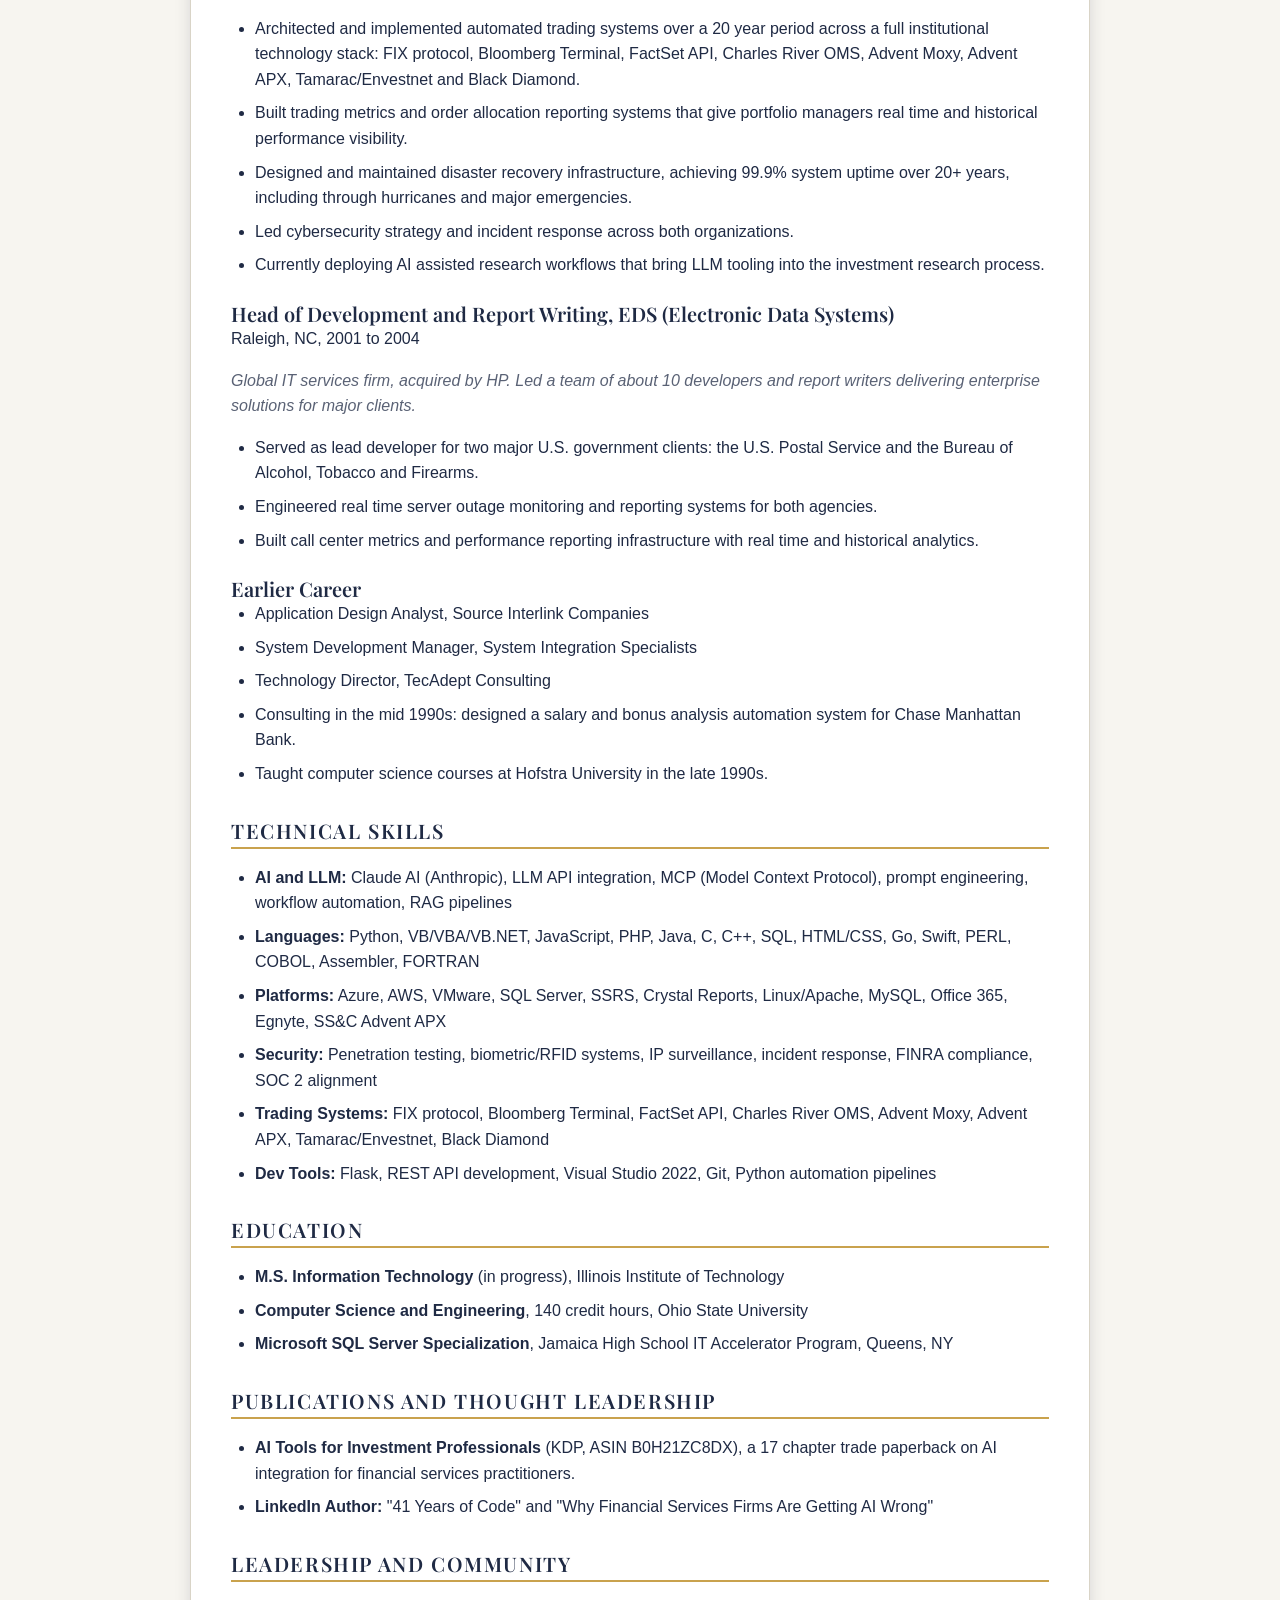
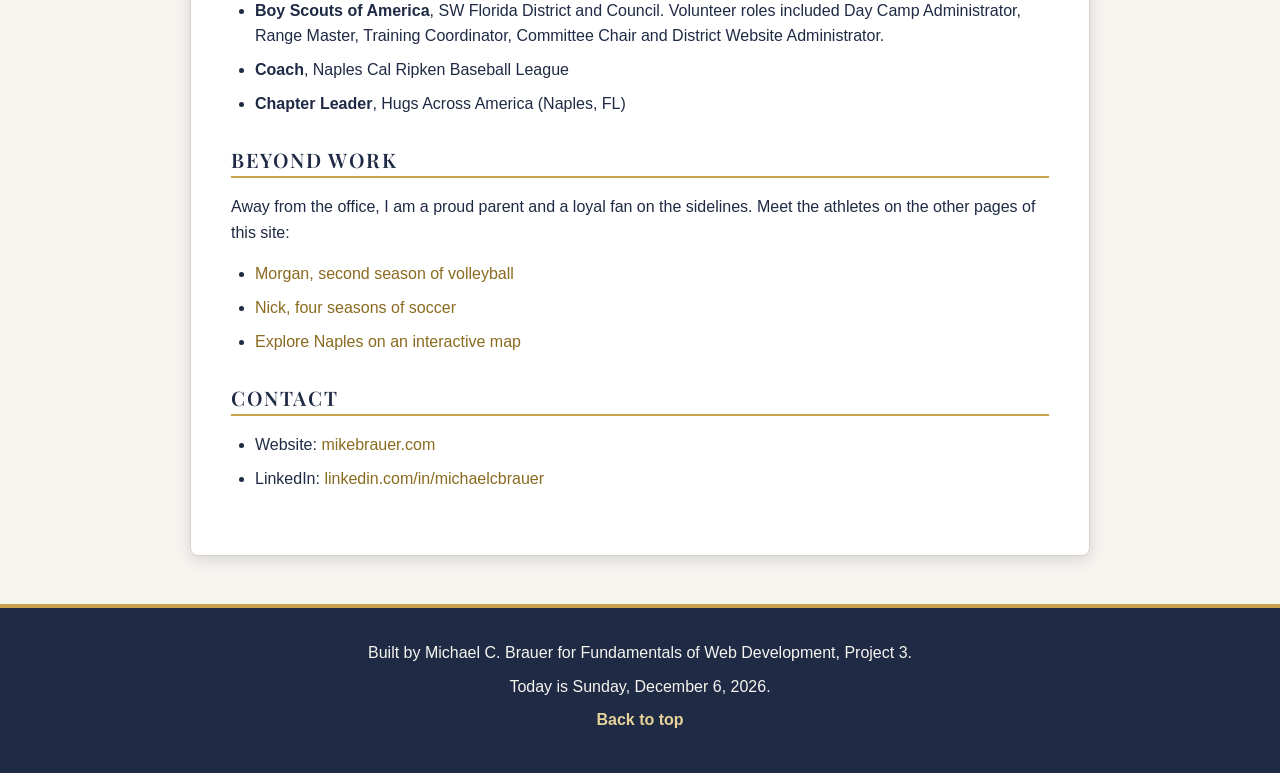
==== commit 5646e867: "Link the map page from the Beyond Work section of the resume" ====
--- a/index.html
+++ b/index.html
@@ -130,10 +130,11 @@
 
       <section>
         <h2>Beyond Work</h2>
-        <p>Away from the office, I am a proud parent and a loyal fan on the sidelines. Meet the athletes on the other two pages of this site:</p>
+        <p>Away from the office, I am a proud parent and a loyal fan on the sidelines. Meet the athletes on the other pages of this site:</p>
         <ul>
           <li><a href="volleyball.html">Morgan, second season of volleyball</a></li>
           <li><a href="soccer.html">Nick, four seasons of soccer</a></li>
+          <li><a href="map.html">Explore Naples on an interactive map</a></li>
         </ul>
       </section>
 
--- a/css/style.css
+++ b/css/style.css
@@ -502,6 +502,14 @@
   font-weight: 700;
 }
 
+.notice {
+  margin-top: 1rem;
+  padding: 1rem;
+  border-left: 0.375rem solid #c9a24d;
+  background-color: #f1e6c4;
+  font-weight: 700;
+}
+
 #map {
   width: 100%;
   height: 22rem;
